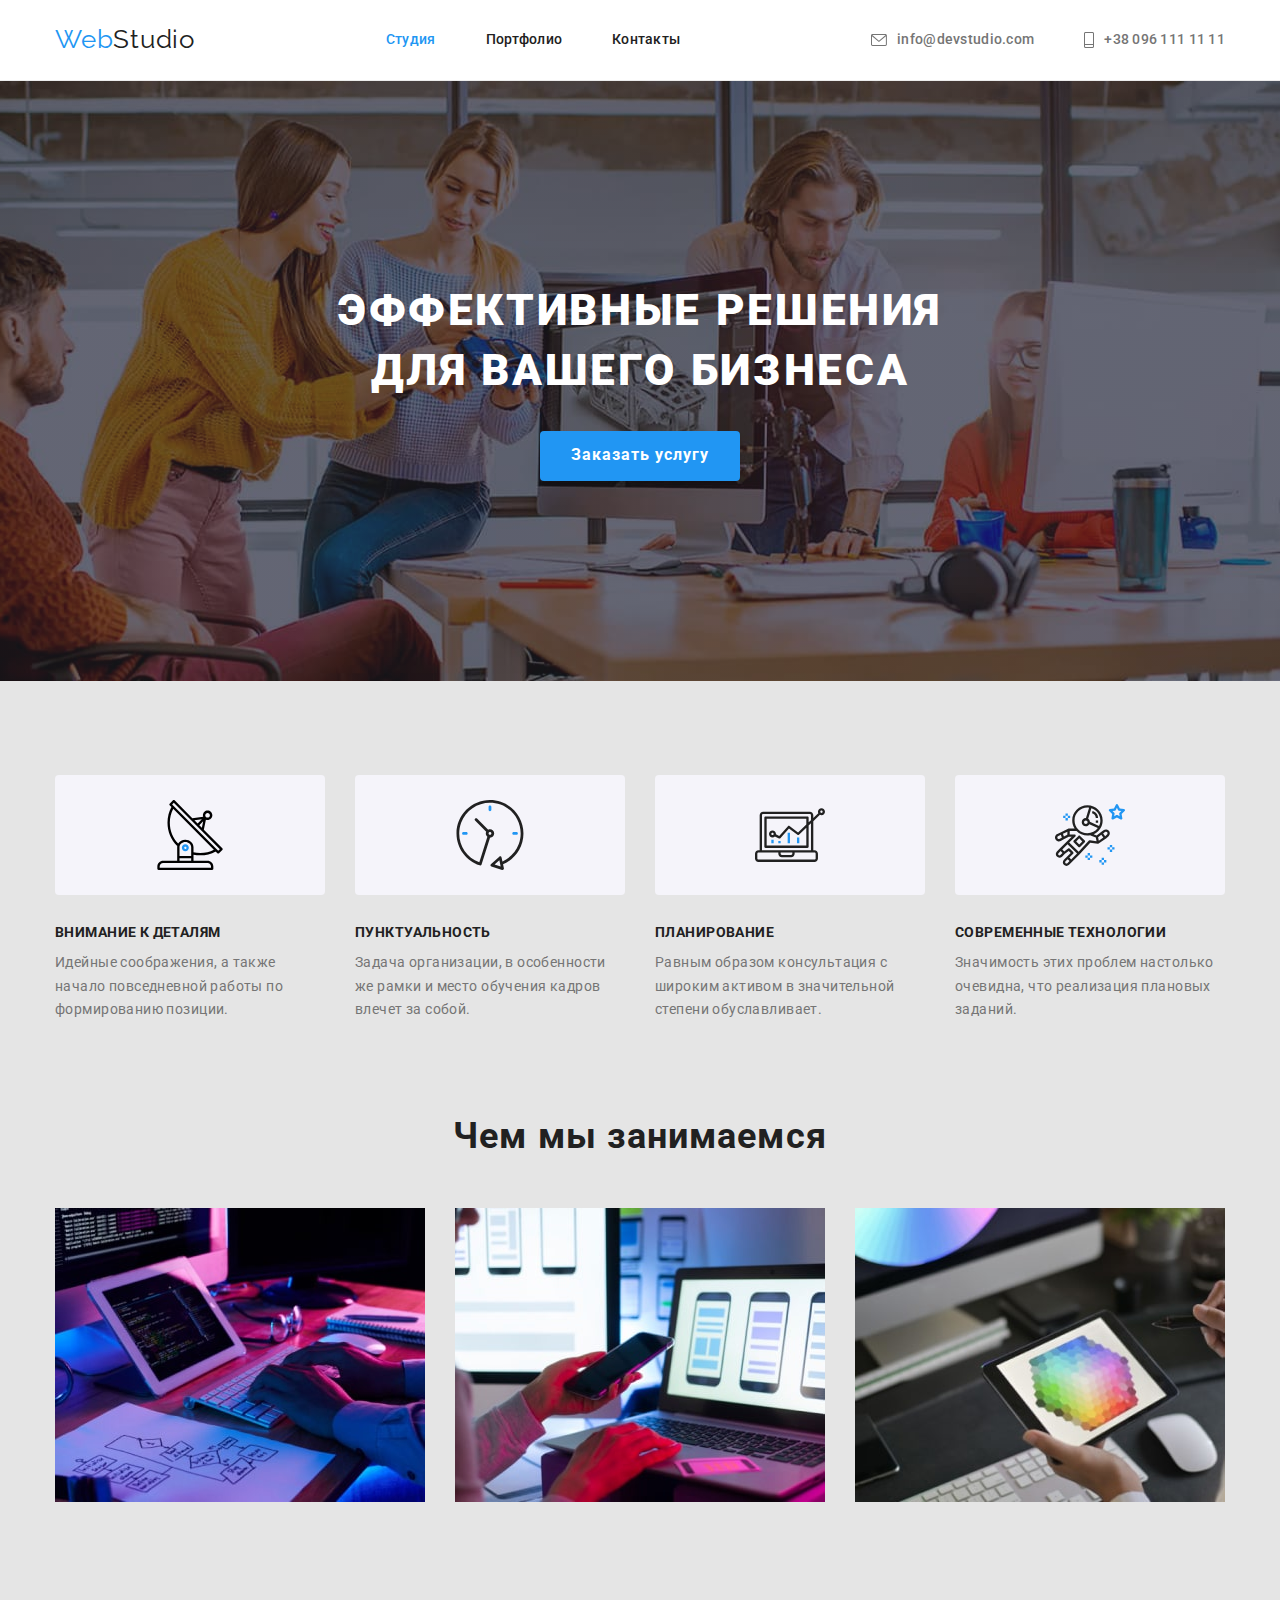
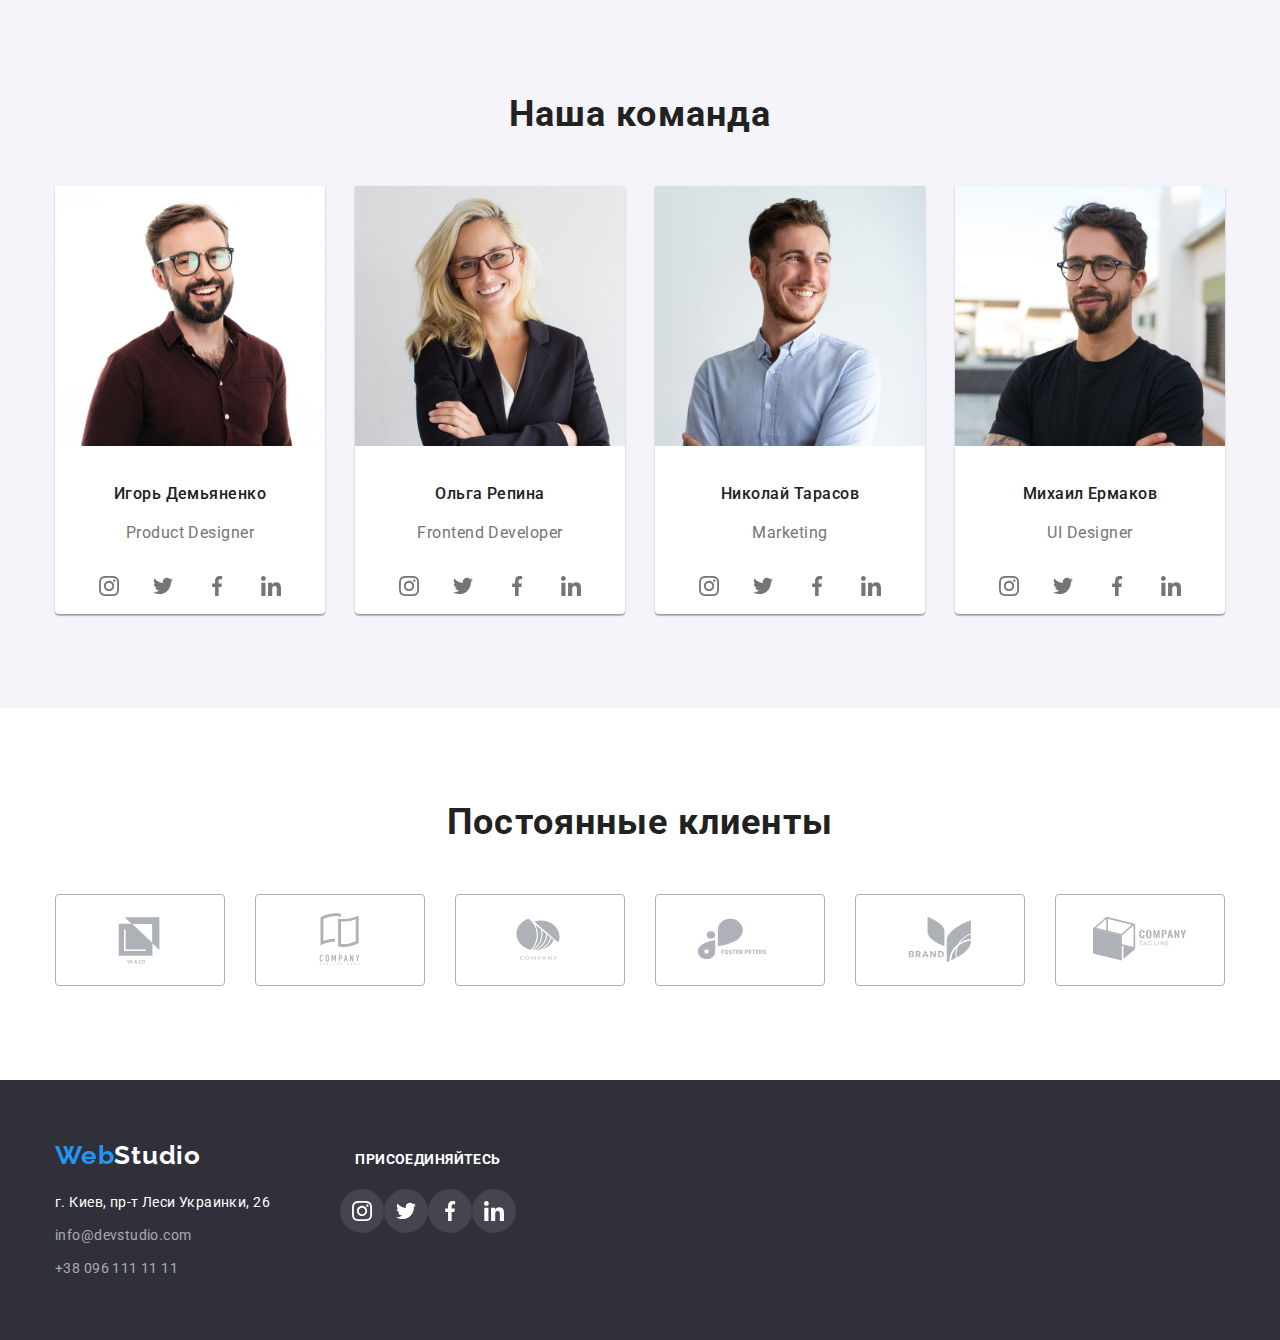
==== index.html @ cda282c3 "creation" ====
<!DOCTYPE html>
<html lang="ru">
<head>
    <meta charset="UTF-8">
    <meta http-equiv="X-UA-Compatible" content="IE=edge">
    <meta name="viewport" content="width=device-width, initial-scale=1.0">
    <title>WebStudio</title>
    <link href="https://fonts.googleapis.com/css2?family=Raleway:wght@700&family=Roboto:wght@400;500;700&display=swap"
    rel="stylesheet">
    <link rel="stylesheet" href="https://cdnjs.cloudflare.com/ajax/libs/modern-normalize/1.0.0/modern-normalize.min.css" />
<link rel="stylesheet" href="./css/styles.css"/>
</head>
<body>   
    <header class="header">
        <div class="container header-nav">
            <a href="./index.html" class="header-logo link"><span class=" header-logo-web">Web</span>Studio</a>
            <nav>
                <ul class="header-site-nav list">
                    <li class="item">
                        <a href="./index.html" class="header-stydio current link nav">Студия</a>
                    </li>
                    <li class="item">
                        <a href="./portfolio.html" class="header-portfolio link nav">Портфолио</a>
                    </li>
                    <li class="item">
                        <a href="" class="header-contacts link nav">Контакты</a>
                    </li>
                </ul>
            </nav>
            <ul class="header-auth-nav list">
                <li class="item">
                    <a href="mailto:info@devstudio.com" class="header-mail-icon link nav">
                        <svg class="mail-icon">
                            <use href="./images/icons.svg#icon-envelope"></use>
                        </svg>
                        info@devstudio.com
                    </a>
                </li>
                <li class="item">
                    <a href="tel:+380961111111" class=" header-tel-icon link nav">
                        <svg class="tel-icon">
                            <use href="./images/icons.svg#icon-vector"></use>
                        </svg>
                        +38 096 111 11 11
                    </a>
                </li>
            </ul>
        </div>
    </header>
    <main>
        <!-- Герой -->
    <section class="hero">
        <h1 class="hero-title">Эффективные решения <br> для вашего бизнеса</h1>
        <button type="button" class="hero-button">Заказать услугу</button>
    </section>

    <section class="features">
        <h2 class="visually-hidden">Наши особенности</h2>
        <div class="container">
            <ul class="list features-list">
                <li class="item features-description">
                    <div class="features-icon">
                        <svg class="antenna-icon" width="70" height="70">
                            <use href="./images/icons.svg#icon-antenna"></use>
                        </svg>
                    </div>
                    <h3 class="features-item">Внимание к деталям</h3>
                    <p class="features-title">Идейные соображения, а также начало повседневной работы по формированию позиции.</p>
                </li>
                <li class="item features-description">
                    <div class="features-icon">
                        <svg class="clock-icon" width="70" height="70">
                            <use href="./images/icons.svg#icon-clock"></use>
                        </svg>
                    </div>
                    <h3 class="features-item">Пунктуальность</h3>
                    <p class="features-title">Задача организации, в особенности же рамки и место обучения кадров влечет за собой.</p>
                </li>
                <li class="item features-description">
                    <div class="features-icon">
                        <svg class="diagram-icon" width="70" height="70">
                            <use href="./images/icons.svg#icon-diagram"></use>
                        </svg>
                    </div>
                    <h3 class="features-item">Планирование</h3>
                    <p class="features-title">Равным образом консультация с широким активом в значительной степени обуславливает.</p>
                </li>
                <li class="item features-description">
                    <div class="features-icon">
                        <svg class="astronaut-icon" width="70" height="70">
                            <use href="./images/icons.svg#icon-astronaut"></use>
                        </svg>
                    </div>
                    <h3 class="features-item">Современные технологии</h3>
                    <p class="features-title">Значимость этих проблем настолько очевидна, что реализация плановых заданий.</p>
                </li>
            </ul>
        </div>
    </section>
    <section class="work">
        <h2 class="work-title">Чем мы занимаемся</h2>
        <div class="container">
            <ul class="list work-list">
                <li class="item">
                    <img src="./images/box1.jpg" alt="десктопные приложения" width="370">
                </li>
                <li class="item">
                    <img src="./images/box2.jpg" alt="мобильные приложения" width="370">
                </li>
                <li class="item">
                    <img src="./images/box3.jpg" alt="приложения для планшетов" width="370">
                </li>
            </ul>
        </div>
    </section>
    <section class="tiam">
        <h2 class="tiam-title">Наша команда</h2>
        <div class="container">
            <ul class="list tiam-list">
                <li class="item tiam-card">
                    <img src="./images/img1.jpg" alt="Фотография Игоря Демьяненко" width="270">
                    <div class="tiam-description">
                        <h3 class="tiam-name">Игорь Демьяненко</h3>
                        <p class="tiam-name-title">Product Designer</p>
                        <ul class="tiam-social-list list">
                            <li class="tiam-social-item">
                                <a href="#" class="tiam-social-link link">
                                    <svg class="tiam-social-icon" width="20" height="20">
                                        <use href="./images/icons.svg#icon-instagram"></use>
                                    </svg>
                                </a>
                            </li>
                            <li class="tiam-social-item">
                                <a href="#" class="tiam-social-link link">
                                    <svg class="tiam-social-icon" width="20" height="20">
                                        <use href="./images/icons.svg#icon-twitter"></use>
                                    </svg>
                                </a>
                            </li>
                            <li class="tiam-social-item">
                                <a href="#" class="tiam-social-link link">
                                    <svg class="tiam-social-icon" width="20" height="20">
                                        <use href="./images/icons.svg#icon-facebook"></use>
                                    </svg>
                                </a>
                            </li>
                            <li class="tiam-social-item">
                                <a href="#" class="tiam-social-link link">
                                    <svg class="tiam-social-icon" width="20" height="20">
                                        <use href="./images/icons.svg#icon-linkedin"></use>
                                    </svg>
                                </a>
                            </li>
                        </ul>
                    </div>
                </li>
                <li class="item tiam-card">
                    <img src="./images/img2.jpg" alt="Фотография Ольги Репиной" width="270">
                    <div class="tiam-description">
                        <h3 class="tiam-name">Ольга Репина</h3>
                        <p class="tiam-name-title">Frontend Developer</p>
                        <ul class="tiam-social-list list">
                            <li class="tiam-social-item">
                                <a href="#" class="tiam-social-link link">
                                    <svg class="tiam-social-icon" width="20" height="20">
                                        <use href="./images/icons.svg#icon-instagram"></use>
                                    </svg>
                                </a>
                            </li>
                            <li class="tiam-social-item">
                                <a href="#" class="tiam-social-link link">
                                    <svg class="tiam-social-icon" width="20" height="20">
                                        <use href="./images/icons.svg#icon-twitter"></use>
                                    </svg>
                                </a>
                            </li>
                            <li class="tiam-social-item">
                                <a href="#" class="tiam-social-link link">
                                    <svg class="tiam-social-icon" width="20" height="20">
                                        <use href="./images/icons.svg#icon-facebook"></use>
                                    </svg>
                                </a>
                            </li>
                            <li class="tiam-social-item">
                                <a href="#" class="tiam-social-link link">
                                    <svg class="tiam-social-icon" width="20" height="20">
                                        <use href="./images/icons.svg#icon-linkedin"></use>
                                    </svg>
                                </a>
                            </li>
                        </ul>
                    </div>
                </li>
                <li class="item tiam-card">
                    <img src="./images/img3.jpg" alt="Фотография Николая Тарасова" width="270">
                    <div class="tiam-description">
                        <h3 class="tiam-name">Николай Тарасов</h3>
                        <p class="tiam-name-title">Marketing</p>
                        <ul class="tiam-social-list list">
                            <li class="tiam-social-item">
                                <a href="#" class="tiam-social-link link">
                                    <svg class="tiam-social-icon" width="20" height="20">
                                        <use href="./images/icons.svg#icon-instagram"></use>
                                    </svg>
                                </a>
                            </li>
                            <li class="tiam-social-item">
                                <a href="#" class="tiam-social-link link">
                                    <svg class="tiam-social-icon" width="20" height="20">
                                        <use href="./images/icons.svg#icon-twitter"></use>
                                    </svg>
                                </a>
                            </li>
                            <li class="tiam-social-item">
                                <a href="#" class="tiam-social-link link">
                                    <svg class="tiam-social-icon" width="20" height="20">
                                        <use href="./images/icons.svg#icon-facebook"></use>
                                    </svg>
                                </a>
                            </li>
                            <li class="tiam-social-item">
                                <a href="#" class="tiam-social-link link">
                                    <svg class="tiam-social-icon" width="20" height="20">
                                        <use href="./images/icons.svg#icon-linkedin"></use>
                                    </svg>
                                </a>
                            </li>
                        </ul>
                    </div>
                </li>
                <li class="item tiam-card">
                    <img src="./images/img4.jpg" alt="Фотография Михаила Ермакова" width="270">
                    <div class="tiam-description">
                        <h3 class="tiam-name">Михаил Ермаков</h3>
                        <p class="tiam-name-title">UI Designer</p>
                        <ul class="tiam-social-list list">
                            <li class="tiam-social-item">
                                <a href="#" class="tiam-social-link link">
                                    <svg class="tiam-social-icon" width="20" height="20">
                                        <use href="./images/icons.svg#icon-instagram"></use>
                                    </svg>
                                </a>
                            </li>
                            <li class="tiam-social-item">
                                <a href="#" class="tiam-social-link link">
                                    <svg class="tiam-social-icon" width="20" height="20">
                                        <use href="./images/icons.svg#icon-twitter"></use>
                                    </svg>
                                </a>
                            </li>
                            <li class="tiam-social-item">
                                <a href="#" class="tiam-social-link link">
                                    <svg class="tiam-social-icon" width="20" height="20">
                                        <use href="./images/icons.svg#icon-facebook"></use>
                                    </svg>
                                </a>
                            </li>
                            <li class="tiam-social-item">
                                <a href="#" class="tiam-social-link link">
                                    <svg class="tiam-social-icon" width="20" height="20">
                                        <use href="./images/icons.svg#icon-linkedin"></use>
                                    </svg>
                                </a>
                            </li>
                        </ul>
                    </div> 
                </li>
            </ul>
        </div>
    </section>
    <section class="customers">
        <h2 class="customers-title">Постоянные клиенты</h2>
        <div class="container">
        <ul class="customers-list list">
            <li>
                <a href="#" class="customers-link link">
                    <svg class="customers-icon" width="106" height="60">
                        <use href="./images/icons.svg#icon-logo"></use>
                    </svg>
                </a>
            </li>
            <li>
                <a href="#" class="customers-link link">
                    <svg class="customers-icon" width="106" height="60">
                        <use href="./images/icons.svg#icon-logo1"></use>
                    </svg>
                </a>
            </li>
            <li>
                <a href="#" class="customers-link link">
                    <svg class="customers-icon" width="106" height="60">
                        <use href="./images/icons.svg#icon-logo2"></use>
                    </svg>
                </a>
            </li>
            <li>
                <a href="#" class="customers-link link">
                    <svg class="customers-icon" width="106" height="60">
                        <use href="./images/icons.svg#icon-logo3"></use>
                    </svg>
                </a>
            </li>
            <li>
                <a href="#" class="customers-link link">
                    <svg class="customers-icon" width="106" height="60">
                        <use href="./images/icons.svg#icon-logo4"></use>
                    </svg>
                </a>
            </li>
            <li>
                <a href="#" class="customers-link link">
                    <svg class="customers-icon" width="106" height="60">
                        <use href="./images/icons.svg#icon-logo5"></use>
                    </svg>
                </a>
            </li>
        </ul>
        </div>
    </section>
    </main>
    <footer class="footer">
        <div class="container footer-title">
            <div class="">
                <a href="./index.html" class="footer-logo link"><span class="footer-logo-web">Web</span>Studio</a>
                <address>
                    <ul class="list">
                        <li class="item addres-li"><a href="" class="footer-address-factual link">г. Киев, пр-т Леси Украинки, 26</a></li>
                        <li class="item addres-li"><a href="mailto:info@devstudio.com" class="footer-address link">info@devstudio.com</a></li>
                        <li class="item addres-li"><a href="tel:+380961111111" class="footer-address link">+38 096 111 11 11</a></li>
                    </ul>
                </address>
            </div>
            <div class="invite">
                <p class="footer-invite">присоединяйтесь</p>
                <ul class="invite-social-list list">
                    <li class="invite-social-item">
                        <a href="#" class="invite-social-link link">
                            <svg class="invite-social-icon" width="20" height="20">
                                <use href="./images/icons.svg#icon-instagram"></use>
                            </svg>
                        </a>
                    </li>
                    <li class="invite-social-item">
                        <a href="#" class="invite-social-link link">
                            <svg class="invite-social-icon" width="20" height="20">
                                <use href="./images/icons.svg#icon-twitter"></use>
                            </svg>
                        </a>
                    </li>
                    <li class="invite-social-item">
                        <a href="#" class="invite-social-link link">
                            <svg class="invite-social-icon" width="20" height="20">
                                <use href="./images/icons.svg#icon-facebook"></use>
                            </svg>
                        </a>
                    </li>
                    <li class="invite-social-item">
                        <a href="#" class="invite-social-link link">
                            <svg class="invite-social-icon" width="20" height="20">
                                <use href="./images/icons.svg#icon-linkedin"></use>
                            </svg>
                        </a>
                    </li>
                </ul>
            </div>
        </div>
    </footer>  
</body>
</html>
---- css/styles.css ----
/* колір тексту заголовків rgba(33, 33, 33, 1); */
/* колір тексту параграфів rgba(117, 117, 117, 1); */
/* колір фону сторінки Background #E5E5E5 */
/* колір фону кнопки синій  rgba(33, 150, 243, 1) */
/* колір фону кнопки сірий rgba(245, 244, 250, 1) */
/* колір тексту кнопок білий rgba(255, 255, 255, 1) */
:root {
  --primary-text-color: rgba(33, 33, 33, 1);
  --title-text-color: rgba(117, 117, 117, 1);
  --accent-color: #2196f3;
  --wite-color: rgba(255, 255, 255, 1);
  --wite-adres-color: rgba(255, 255, 255, 0.6);
  --background-features-work-color: #e5e5e5;
  --background-team-color: #f5f4fa;
  --background-hero-footer-color: rgba(47, 48, 58, 1);
  --background-buttons-color: rgba(245, 244, 250, 1);
}

p,
h1,
h2,
h3,
h4,
h5,
h6 {
  margin: 0;
}

ul,
ol {
  margin: 0;
  padding: 0;
}

button {
  cursor: pointer;
}

.container {
  margin: 0 auto;
  width: 1200px;
  padding-left: 15px;
  padding-right: 15px;
}

.visually-hidden {
  position: absolute;
  white-space: nowrap;
  width: 1px;
  height: 1px;
  overflow: hidden;
  border: 0;
  padding: 0;
  clip: rect(0 0 0 0);
  clip-path: inset(50%);
  margin: -1px;
}

body {
  color: var(--primary-text-color);

  font-family: "Roboto", sans-serif;
}

.list {
  list-style: none;
}

.link {
  text-decoration: none;
}

/* ----------------HEADER-------------------------- */

.header {
  background-color: var(--wite-color);
  border-bottom: 1px solid #ececec;
  /* height: 80px; */
  padding-top: 24px;
  padding-bottom: 25px;
}

.header-logo {
  /* margin-right: 93px; */
  color: var(--primary-text-color);
  font-family: "Raleway", sans-serif;
  font-size: 26px;
  line-height: 1.2;
  text-align: left;
  vertical-align: Top;
  letter-spacing: 0.03em;
}

.header-logo:focus,
.header-logo:hover {
  color: var(--accent-color);
}

.header-logo-web {
  color: var(--accent-color);
}

.header a {
  color: var(--primary-text-color);
}

.header-nav {
  display: flex;
  justify-content: space-between;
  align-items: center;
}

.header-site-nav {
  display: flex;
  align-items: center;
}

.header-nav .item + .item {
  margin-left: 50px;
}

.header-site-nav a {
  color: var(--primary-text-color);

  font-weight: 500;
  font-size: 14px;
  line-height: 1.5;
  letter-spacing: 0.02em;
}

.header-auth-nav {
  display: flex;
  align-items: center;
}

.header-auth-nav a {
  color: var(--title-text-color);

  font-weight: 500;
  font-size: 14px;
  line-height: 1.5;
  letter-spacing: 0.02em;
}

.header-stydio.current {
  color: var(--accent-color);
}

.header-portfolio.current {
  color: var(--accent-color);
}

.nav:hover,
.nav:focus {
  color: var(--accent-color);
  fill: var(--accent-color);
}

.header-mail-icon {
  display: flex;
  align-items: center;
  fill: var(--title-text-color);
}

.mail-icon {
  width: 16px;
  height: 12px;
  margin-right: 10px;
}

.header-tel-icon {
  display: flex;
  align-items: center;
  fill: var(--title-text-color);
}
.tel-icon {
  width: 10px;
  height: 16px;
  margin-right: 10px;
}

/* ----------------HERO-------------------------- */

.hero {
  max-width: 1600;
  background-image: linear-gradient(
      rgba(47, 48, 58, 0.4),
      rgba(47, 48, 58, 0.4)
    ),
    url(../images/img-background.jpg);
  background-repeat: no-repeat;
  background-position: center;
  block-size: cover;
  padding-top: 200px;
  padding-bottom: 200px;
}

.hero-title {
  color: var(--wite-color);
  font-weight: 900;
  font-size: 44px;
  line-height: 1.36;

  letter-spacing: 0.06em;
  text-transform: uppercase;

  text-align: center;
  margin-right: auto;
  margin-left: auto;
  margin-bottom: 30px;
}

.hero-button {
  background-color: var(--accent-color);
  color: var(--wite-color);
  cursor: pointer;
  box-shadow: 0px 4px 4px rgba(0, 0, 0, 0.15);
  border: 0;
  border-radius: 4px;

  font-family: inherit;
  font-weight: 700;
  font-size: 16px;
  line-height: 1.8;
  letter-spacing: 0.06em;

  display: block;
  align-items: center;
  margin-right: auto;
  margin-left: auto;
  width: 200px;
  height: 50px;
  left: 700px;
  top: 430px;
}

.hero-button:hover,
.hero-button:focus {
  color: var(--primary-text-color);
}

/* ----------------FEATURES-------------------------- */

.features {
  background-color: var(--background-features-work-color);
  padding-top: 94px;
  padding-bottom: 94px;
}

.features-list {
  display: flex;
  justify-content: center;
}

.features-description {
  min-width: 270px;
}

.features-list .item + .item {
  margin-left: 30px;
}

.features-item {
  color: var(--primary-text-color);

  margin-top: 0px;
  margin-bottom: 10px;

  font-weight: 700;
  font-size: 14px;
  line-height: 1.14;
  letter-spacing: 0.03em;
  text-transform: uppercase;
}

.features-title {
  color: var(--title-text-color);
  margin-top: 0;
  margin-bottom: 0;

  font-weight: 400;
  font-size: 14px;
  line-height: 1.7;
  letter-spacing: 0.03em;
}

.features-icon {
  display: flex;
  justify-content: center;
  align-items: center;
  width: 270px;
  height: 120px;
  /* position: absolute; */
  left: 215px;
  top: 774px;

  background: #f5f4fa;
  border-radius: 4px;

  margin-bottom: 30px;
}

.antenna-icon:hover,
.clock-icon:hover,
.diagram-icon:hover,
.astronaut-icon:hover {
  stroke: var(--accent-color);
  stroke-width: 0.3px;
}

.features-icon:hover {
  border: 2px solid var(--accent-color);
}

/* ----------------WORK-------------------------- */

.work {
  background-color: var(--background-features-work-color);
  padding-bottom: 94px;
}

.work-list {
  display: flex;
  padding-left: 0;
}

.work-list .item + .item {
  margin-left: 30px;
}

.work-title {
  color: var(--primary-text-color);
  margin-top: 0px;
  margin-bottom: 50px;

  font-weight: 700;
  font-size: 36px;
  line-height: 1.16;
  text-align: center;
  letter-spacing: 0.03em;
}

/* ----------------TIAM-------------------------- */

.tiam-card {
  width: 270px;
  height: 428px;
  left: 215px;
  top: 1785px;

  background: #ffffff;

  box-shadow: 0px 1px 3px rgba(0, 0, 0, 0.12), 0px 1px 1px rgba(0, 0, 0, 0.14),
    0px 2px 1px rgba(0, 0, 0, 0.2);
  border-radius: 0px 0px 4px 4px;
}

.tiam {
  background-color: var(--background-team-color);
  padding-top: 94px;
  padding-bottom: 94px;
}

.tiam-list {
  display: flex;
  padding-left: 0;
}

.tiam-list .item + .item {
  margin-left: 30px;
}

.tiam-title {
  color: var(--primary-text-color);
  margin-top: 0px;
  margin-bottom: 50px;

  font-weight: 700;
  font-size: 36px;
  line-height: 1.16;
  text-align: center;
  letter-spacing: 0.03em;
}

.tiam-description {
  padding-top: 30px;
  padding-bottom: 30px;
}

.tiam-name {
  color: var(--primary-text-color);

  margin-bottom: 10px;
  margin-top: 0px;
  text-align: center;

  font-weight: 500;
  font-size: 16px;
  line-height: 1.8;
  letter-spacing: 0.03em;
}

.tiam-name-title {
  color: var(--title-text-color);
  margin-top: 0;
  margin-bottom: 0;
  text-align: center;

  font-size: 16px;
  line-height: 1.8;
  letter-spacing: 0.03em;
  margin-bottom: 16px;
}

.tiam-social-list {
  display: flex;
  justify-content: center;
}

.tiam-social-item {
  width: 44px;
  height: 44px;
}
.tiam-social-item + .tiam-social-item {
  margin-left: 10px;
}

.tiam-social-link {
  width: 100%;
  height: 100%;
  /* background-color: violet; */
  border-radius: 50%;
  display: flex;
  align-items: center;
  justify-content: center;
  fill: var(--title-text-color);
}

.tiam-social-link:hover,
.tiam-social-link:focus {
  background-color: var(--accent-color);
  fill: var(--wite-color);
}

/* ----------------CUSTOMERS-------------------------- */

.customers {
  padding-top: 94px;
  padding-bottom: 94px;
}

.customers-title {
  font-weight: 700;
  font-size: 36px;
  line-height: 1.16;
  text-align: center;
  letter-spacing: 0.03em;
  margin-bottom: 50px;
}

.customers-list {
  display: flex;
  justify-content: space-between;
  align-items: center;
}

.customers-link {
  width: 170px;
  height: 92px;
  border: 1px solid rgba(175, 177, 184, 1);
  border-radius: 4px;
  display: flex;
  justify-content: center;
  align-items: center;
  fill: rgba(175, 177, 184, 1);
}

.customers-link:hover,
.customers-link:focus {
  border: 1px solid var(--accent-color);
  fill: var(--accent-color);
}

/* ----------------FOOTER-------------------------- */

.footer {
  background-color: var(--background-hero-footer-color);
  padding-top: 60px;
  padding-bottom: 60px;
}

.footer-address-factual:hover,
.footer-address-factual:focus,
.footer-address:hover,
.footer-address:focus {
  color: var(--accent-color);
}

.footer-logo {
  display: block;
  color: var(--wite-color);
  margin-bottom: 20px;

  font-family: Raleway;
  font-weight: 700;
  font-size: 26px;
  line-height: 1.2;
  letter-spacing: 0.03em;
}

.footer-logo:focus,
.footer-logo:hover {
  color: var(--accent-color);
}

.footer-logo-web {
  color: var(--accent-color);
}

.footer-address {
  color: var(--wite-adres-color);

  font-style: normal;
  font-weight: 400;
  font-size: 14px;
  line-height: 1.7;
  letter-spacing: 0.03em;
}
.footer-address-factual {
  color: var(--wite-color);

  font-style: normal;
  font-weight: 400;
  font-size: 14px;
  line-height: 1.7;
  letter-spacing: 0.03em;
}

.addres-li:not(:last-child) {
  margin-bottom: 9px;
}

.footer-title {
  display: flex;
  align-items: baseline;
}

.footer-invite {
  font-weight: 700;
  font-size: 14px;
  line-height: 1.4;
  letter-spacing: 0.03em;
  text-transform: uppercase;
  text-align: center;
  display: block;
  margin-bottom: 20px;

  color: #ffffff;
}

.invite {
  margin-left: 70px;
}

.invite-social-list {
  display: flex;
}

.invite-social-item {
  width: 44px;
  height: 44px;
}
.invite-social-item + .tiam-social-item {
  margin-left: 10px;
}

.invite-social-link {
  width: 100%;
  height: 100%;
  background-color: rgba(255, 255, 255, 0.1);
  border-radius: 50%;
  display: flex;
  align-items: center;
  justify-content: center;
  fill: var(--wite-color);
}

.invite-social-link:hover,
.invite-social-link:focus {
  background-color: var(--accent-color);
}

/* ---------------- PORTFOLIO-------------------------- */

.portfolio {
  padding-top: 94px;
  padding-bottom: 94px;
}

/* ---------------PORTFOLIO FILTER---------------------- */

.filter {
  display: flex;
  justify-content: center;
  margin-bottom: 50px;
}

.filter .item + .item {
  margin-left: 8px;
}

.filter-button {
  color: var(--primary-text-color);
  background-color: var(--background-buttons-color);
  cursor: pointer;
  margin-top: 0px;
  margin-bottom: 0px;
  padding: 6px 22px;
  border: 0;
  border-radius: 4px;

  font-family: inherit;
  font-weight: 500;
  font-size: 16px;
  line-height: 1.6;
  text-align: center;
  letter-spacing: 0.03em;
}

.filter-button:hover,
.filter-button:focus {
  color: var(--wite-color);
  background-color: var(--accent-color);
  box-shadow: 0px 3px 1px rgba(0, 0, 0, 0.1), 0px 1px 2px rgba(0, 0, 0, 0.08),
    0px 2px 2px rgba(0, 0, 0, 0.12);
}
/* ---------------PORTFOLIO PROJECTS---------------------- */

.portfolio-list {
  display: flex;
  flex-wrap: wrap;
}

.portfolio-list .item:not(:nth-child(3n + 1)) {
  margin-left: 30px;
}

.portfolio-list .item:nth-child(-n + 6) {
  margin-bottom: 30px;
}

.portfolio-description {
  border-right: 1px solid #eeeeee;
  border-bottom: 1px solid #eeeeee;
  border-left: 1px solid #eeeeee;

  padding: 20px 24px;
}

.card {
  display: block;
}

.portfolio-projeck {
  color: var(--primary-text-color);
  margin-top: 0px;
  margin-bottom: 4px;

  font-weight: 700;
  font-size: 18px;
  line-height: 2;
  letter-spacing: 0.06em;
}

.portfolio-projeck-title {
  color: var(--title-text-color);
  margin-top: 0;
  margin-bottom: 0;

  font-size: 16px;
  line-height: 1.8;
  letter-spacing: 0.03em;
}

.portfolio-card:hover {
  /* position: absolute; */
  width: 370px;
  height: 404px;
  left: 215px;
  top: 262px;
  background: #ffffff;
  border: 1px solid #eeeeee;
  box-sizing: border-box;
  box-shadow: 0px 1px 1px rgba(0, 0, 0, 0.12), 0px 4px 4px rgba(0, 0, 0, 0.06),
    1px 4px 6px rgba(0, 0, 0, 0.16);
}
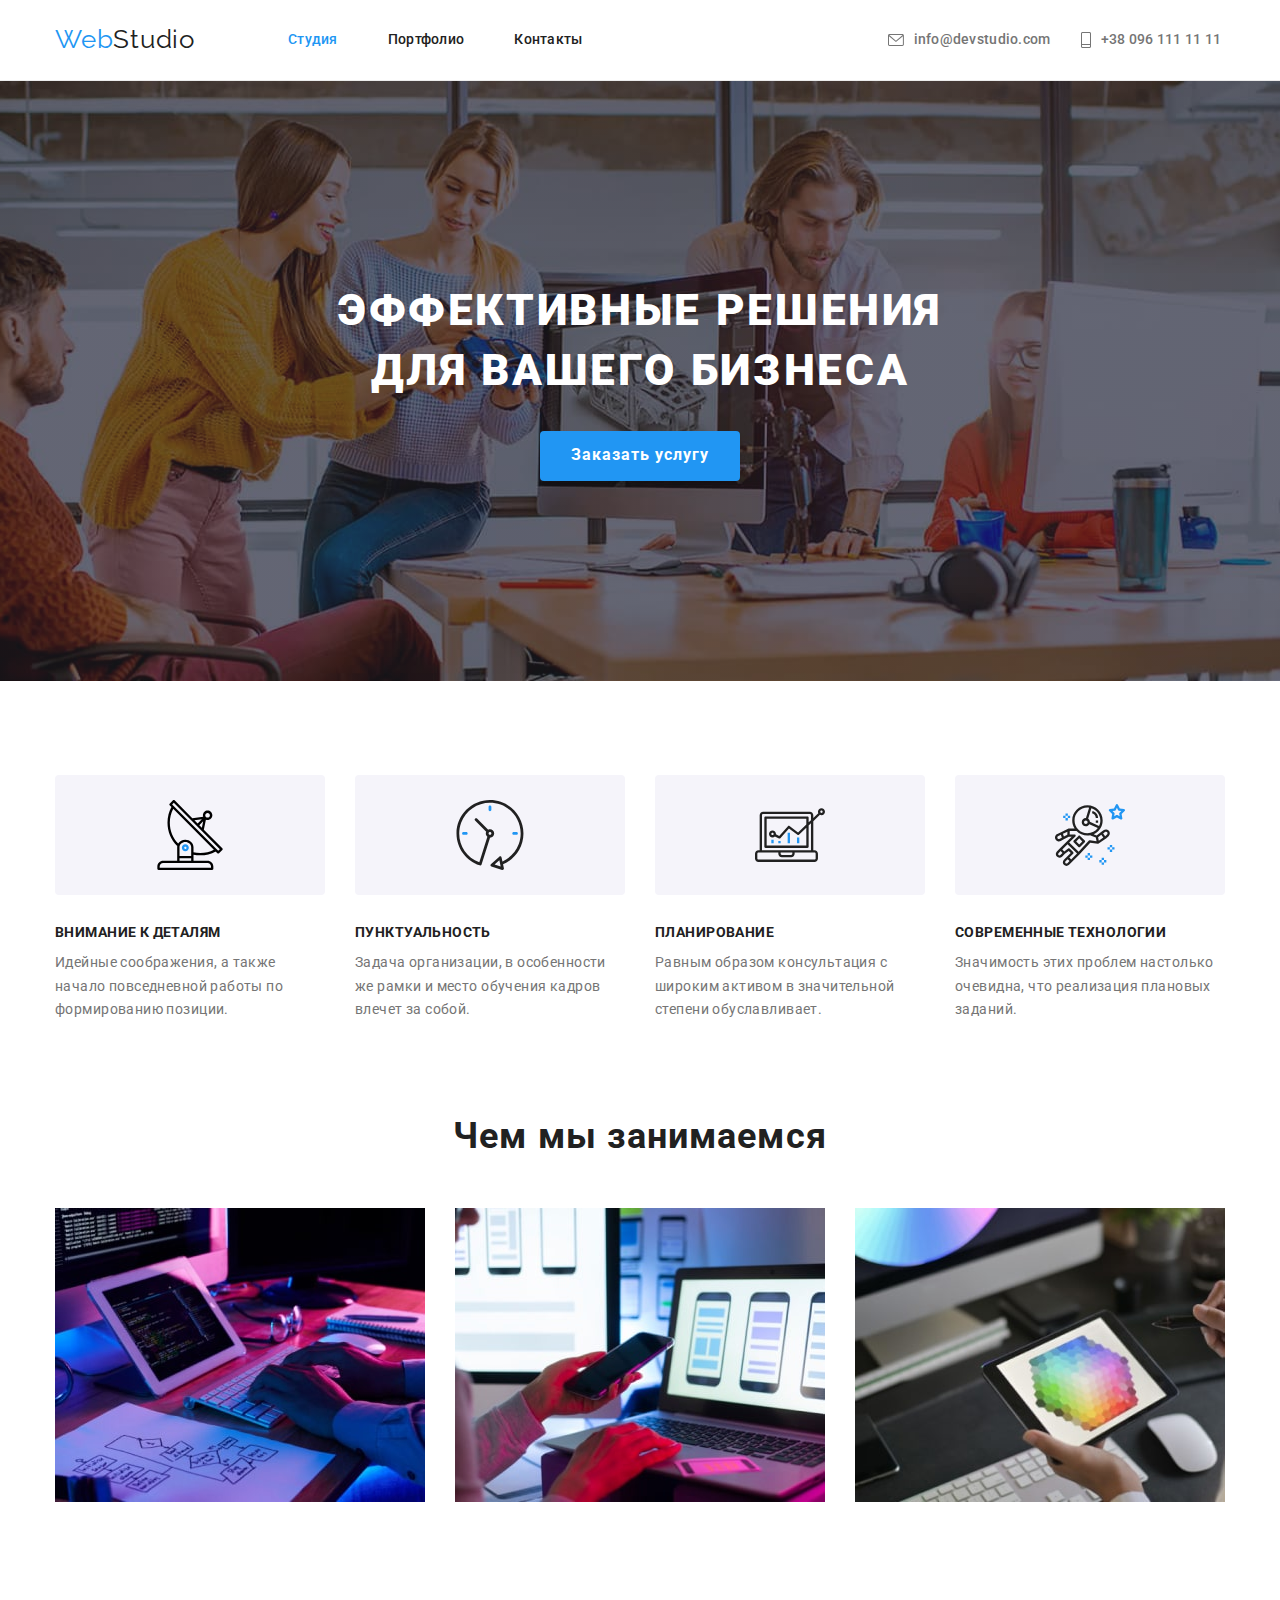
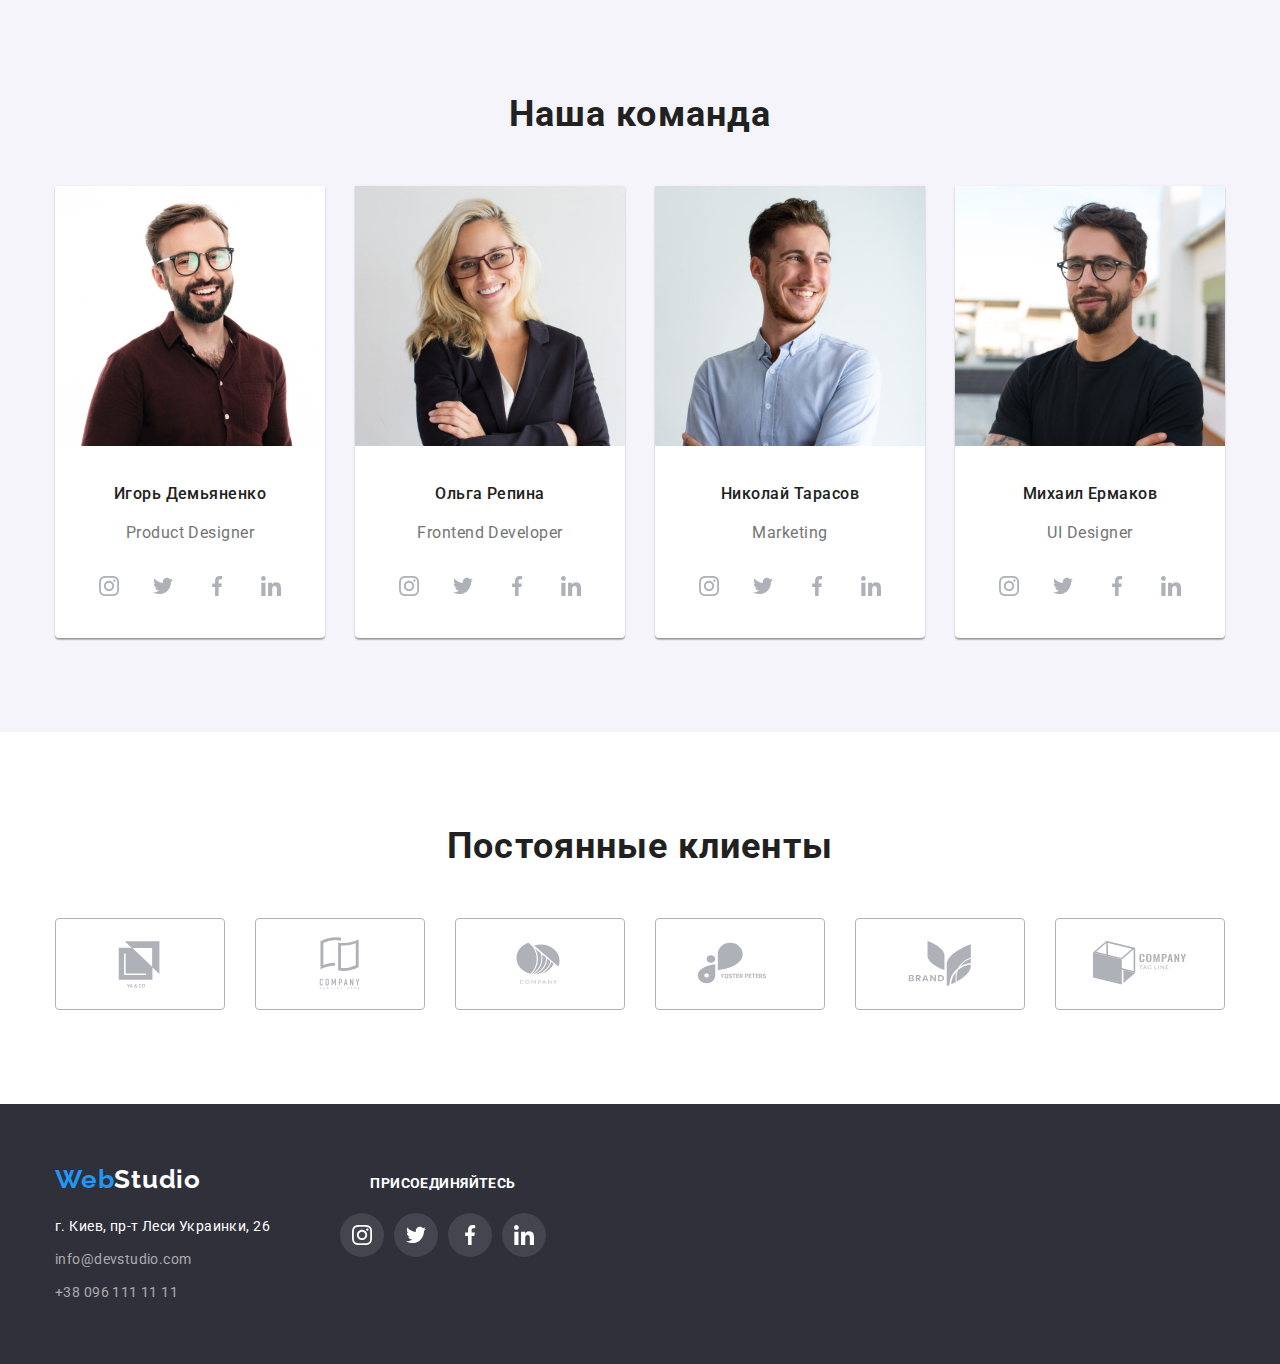
==== commit 28e4d23a: "correction" ====
--- a/index.html
+++ b/index.html
@@ -333,28 +333,28 @@
             <div class="invite">
                 <p class="footer-invite">присоединяйтесь</p>
                 <ul class="invite-social-list list">
-                    <li class="invite-social-item">
+                    <li class="invite-social-item item">
                         <a href="#" class="invite-social-link link">
                             <svg class="invite-social-icon" width="20" height="20">
                                 <use href="./images/icons.svg#icon-instagram"></use>
                             </svg>
                         </a>
                     </li>
-                    <li class="invite-social-item">
+                    <li class="invite-social-item item">
                         <a href="#" class="invite-social-link link">
                             <svg class="invite-social-icon" width="20" height="20">
                                 <use href="./images/icons.svg#icon-twitter"></use>
                             </svg>
                         </a>
                     </li>
-                    <li class="invite-social-item">
+                    <li class="invite-social-item item">
                         <a href="#" class="invite-social-link link">
                             <svg class="invite-social-icon" width="20" height="20">
                                 <use href="./images/icons.svg#icon-facebook"></use>
                             </svg>
                         </a>
                     </li>
-                    <li class="invite-social-item">
+                    <li class="invite-social-item item">
                         <a href="#" class="invite-social-link link">
                             <svg class="invite-social-icon" width="20" height="20">
                                 <use href="./images/icons.svg#icon-linkedin"></use>
--- a/css/styles.css
+++ b/css/styles.css
@@ -81,7 +81,7 @@
 }
 
 .header-logo {
-  /* margin-right: 93px; */
+  margin-right: 93px;
   color: var(--primary-text-color);
   font-family: "Raleway", sans-serif;
   font-size: 26px;
@@ -106,7 +106,7 @@
 
 .header-nav {
   display: flex;
-  justify-content: space-between;
+  /* justify-content: space-between; */
   align-items: center;
 }
 
@@ -115,7 +115,7 @@
   align-items: center;
 }
 
-.header-nav .item + .item {
+.header-site-nav .item + .item {
   margin-left: 50px;
 }
 
@@ -131,6 +131,12 @@
 .header-auth-nav {
   display: flex;
   align-items: center;
+  justify-content: flex-start;
+  margin-left: 305px;
+}
+
+.header-auth-nav .item + .item {
+  margin-left: 30px;
 }
 
 .header-auth-nav a {
@@ -242,7 +248,7 @@
 /* ----------------FEATURES-------------------------- */
 
 .features {
-  background-color: var(--background-features-work-color);
+  /* background-color: var(--background-features-work-color); */
   padding-top: 94px;
   padding-bottom: 94px;
 }
@@ -315,7 +321,7 @@
 /* ----------------WORK-------------------------- */
 
 .work {
-  background-color: var(--background-features-work-color);
+  /* background-color: var(--background-features-work-color); */
   padding-bottom: 94px;
 }
 
@@ -344,10 +350,6 @@
 
 .tiam-card {
   width: 270px;
-  height: 428px;
-  left: 215px;
-  top: 1785px;
-
   background: #ffffff;
 
   box-shadow: 0px 1px 3px rgba(0, 0, 0, 0.12), 0px 1px 1px rgba(0, 0, 0, 0.14),
@@ -433,7 +435,7 @@
   display: flex;
   align-items: center;
   justify-content: center;
-  fill: var(--title-text-color);
+  fill: rgba(175, 177, 184, 1);
 }
 
 .tiam-social-link:hover,
@@ -588,6 +590,10 @@
 .invite-social-link:hover,
 .invite-social-link:focus {
   background-color: var(--accent-color);
+}
+
+.invite-social-list .item + .item {
+  margin-left: 10px;
 }
 
 /* ---------------- PORTFOLIO-------------------------- */
@@ -683,14 +689,6 @@
 }
 
 .portfolio-card:hover {
-  /* position: absolute; */
-  width: 370px;
-  height: 404px;
-  left: 215px;
-  top: 262px;
-  background: #ffffff;
-  border: 1px solid #eeeeee;
-  box-sizing: border-box;
   box-shadow: 0px 1px 1px rgba(0, 0, 0, 0.12), 0px 4px 4px rgba(0, 0, 0, 0.06),
     1px 4px 6px rgba(0, 0, 0, 0.16);
 }
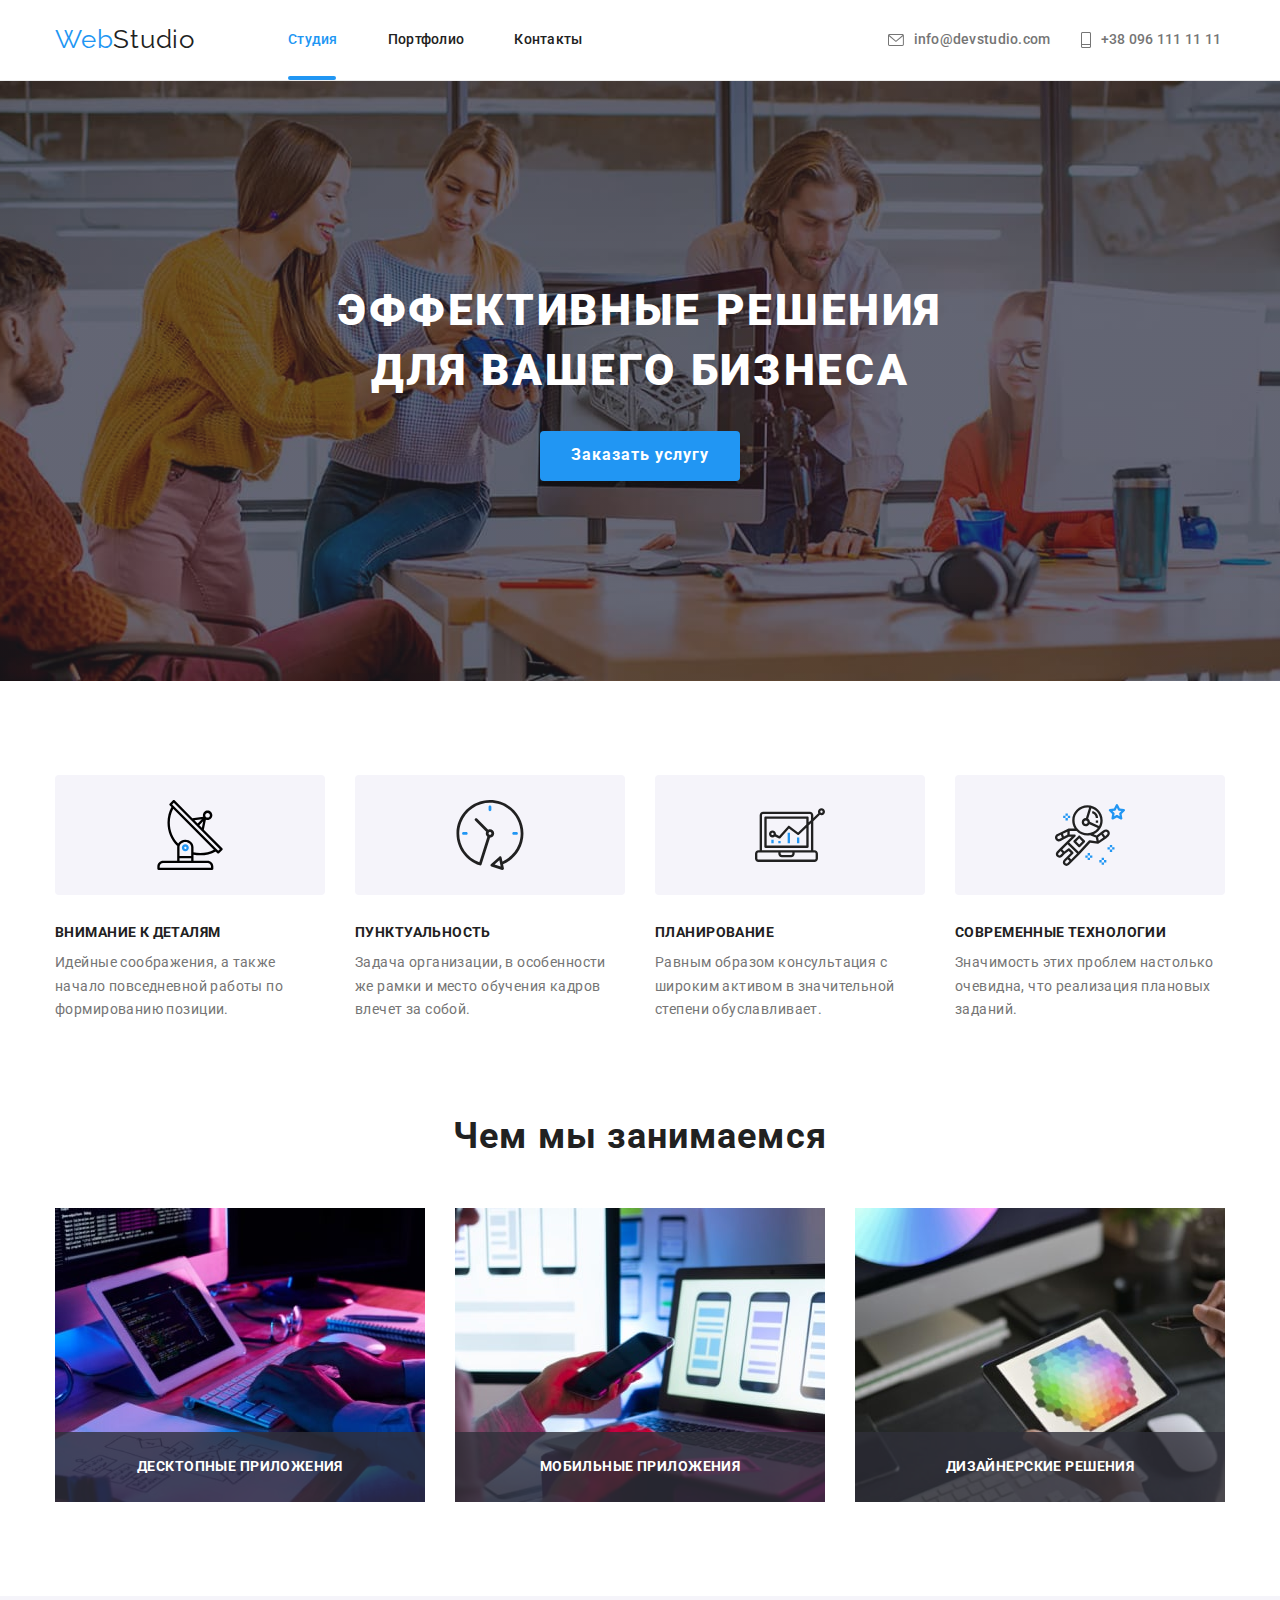
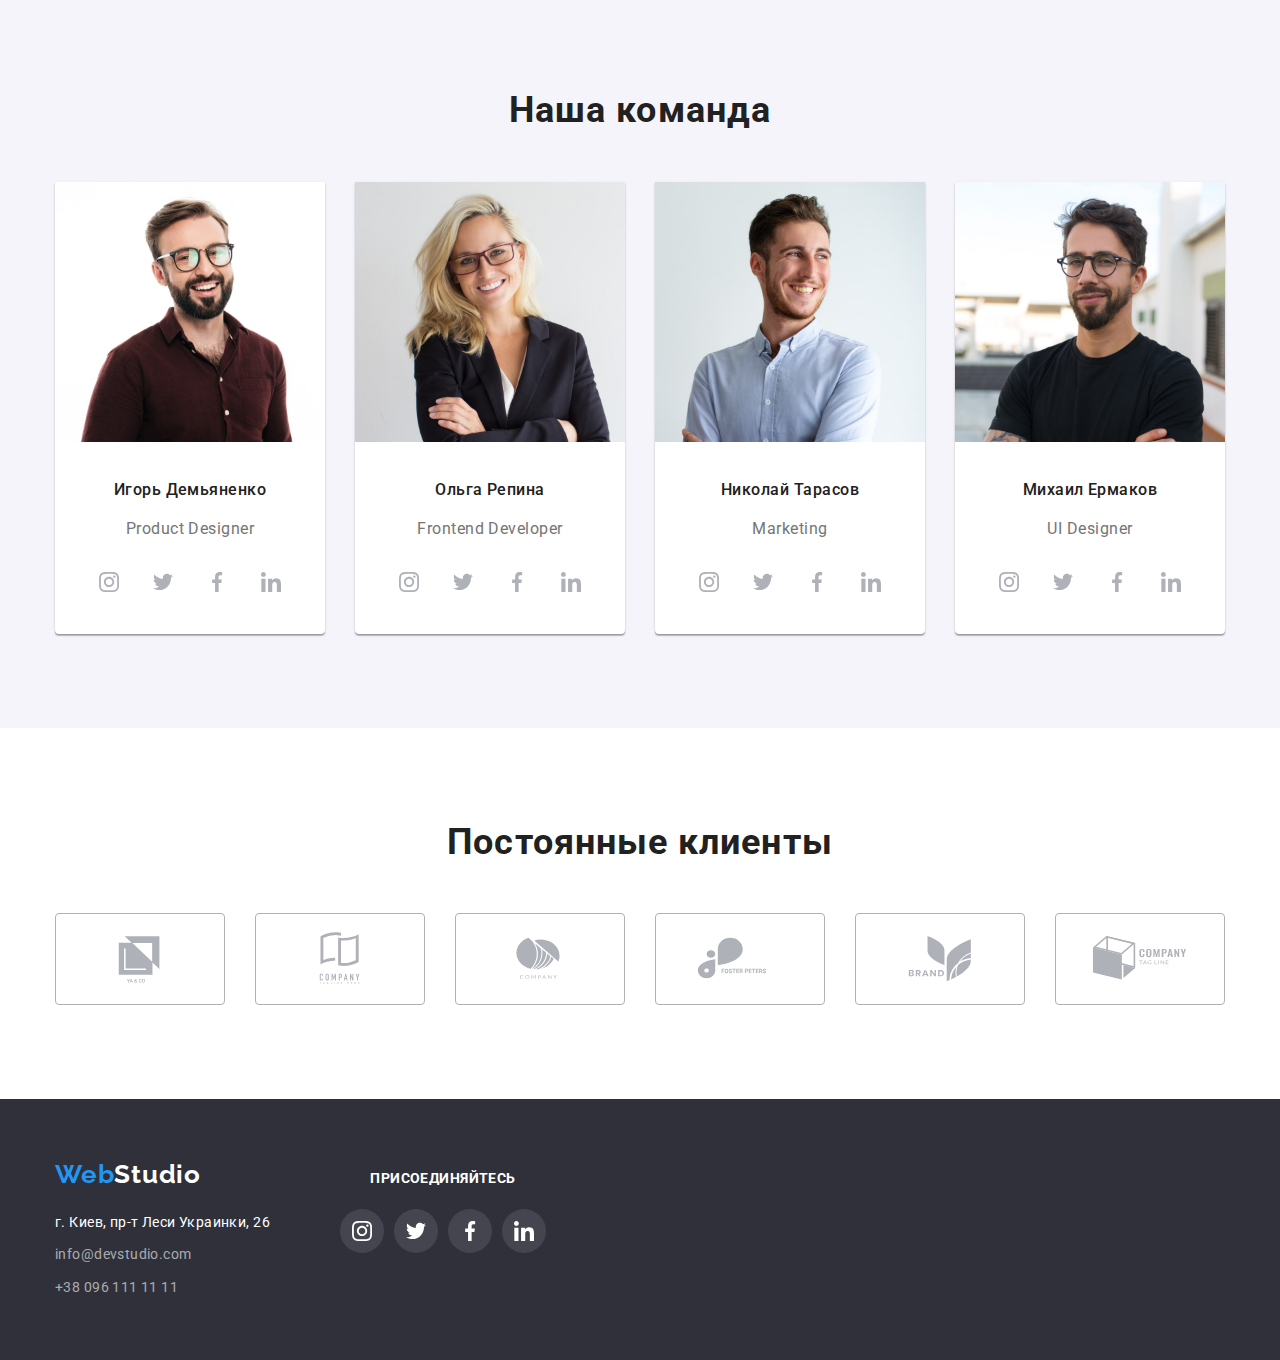
==== commit 6ad0f7ac: "Update index.html" ====
--- a/index.html
+++ b/index.html
@@ -102,13 +102,22 @@
         <div class="container">
             <ul class="list work-list">
                 <li class="item">
-                    <img src="./images/box1.jpg" alt="десктопные приложения" width="370">
-                </li>
-                <li class="item">
-                    <img src="./images/box2.jpg" alt="мобильные приложения" width="370">
-                </li>
-                <li class="item">
-                    <img src="./images/box3.jpg" alt="приложения для планшетов" width="370">
+                    <div class="work-thumb">
+                        <img class="work-img" src="./images/box1.jpg" alt="десктопные приложения" width="370">
+                        <p class="work-thumb-title">Десктопные приложения</p>
+                    </div>
+                </li>
+                <li class="item">
+                    <div class="work-thumb">
+                        <img class="work-img" src="./images/box2.jpg" alt="мобильные приложения" width="370">
+                        <p class="work-thumb-title">Мобильные приложения</p>
+                    </div>
+                </li>
+                <li class="item">
+                    <div class="work-thumb">
+                        <img class="work-img" src="./images/box3.jpg" alt="приложения для планшетов" width="370">
+                        <p class="work-thumb-title">Дизайнерские решения</p>
+                    </div>
                 </li>
             </ul>
         </div>
--- a/css/styles.css
+++ b/css/styles.css
@@ -78,6 +78,8 @@
   /* height: 80px; */
   padding-top: 24px;
   padding-bottom: 25px;
+
+  position: relative;
 }
 
 .header-logo {
@@ -89,6 +91,10 @@
   text-align: left;
   vertical-align: Top;
   letter-spacing: 0.03em;
+
+  transition-property: color;
+  transition-duration: 250ms;
+  transition-timing-function: cubic-bezier(0.4, 0, 0.2, 1);
 }
 
 .header-logo:focus,
@@ -152,8 +158,38 @@
   color: var(--accent-color);
 }
 
+.header-stydio.current::after {
+  content: "";
+  width: 48px;
+  height: 4px;
+  background-size: contain;
+  background: #2196f3;
+  border-radius: 2px;
+  display: block;
+  position: absolute;
+  top: 76px;
+}
+
 .header-portfolio.current {
   color: var(--accent-color);
+}
+
+.header-portfolio.current::after {
+  content: "";
+  width: 78px;
+  height: 4px;
+  background-size: contain;
+  background: #2196f3;
+  border-radius: 2px;
+  display: block;
+  position: absolute;
+  top: 76px;
+}
+
+.nav {
+  transition-property: color, fill;
+  transition-duration: 250ms;
+  transition-timing-function: cubic-bezier(0.4, 0, 0.2, 1);
 }
 
 .nav:hover,
@@ -238,6 +274,10 @@
   height: 50px;
   left: 700px;
   top: 430px;
+
+  transition-property: color;
+  transition-duration: 250ms;
+  transition-timing-function: cubic-bezier(0.4, 0, 0.2, 1);
 }
 
 .hero-button:hover,
@@ -346,6 +386,35 @@
   letter-spacing: 0.03em;
 }
 
+.work-thumb {
+  position: relative;
+}
+
+.work-img {
+  display: block;
+  max-width: 100%;
+  width: 100%;
+}
+
+.work-thumb-title {
+  font-weight: 700;
+  font-size: 14px;
+  line-height: 1.14;
+  /* text-align: center; */
+  letter-spacing: 0.03em;
+  text-transform: uppercase;
+  color: var(--wite-color);
+  background: rgba(47, 48, 58, 0.8);
+
+  display: flex;
+  align-items: center;
+  justify-content: center;
+  width: 370px;
+  height: 70px;
+
+  position: absolute;
+  bottom: 0;
+}
 /* ----------------TIAM-------------------------- */
 
 .tiam-card {
@@ -436,6 +505,10 @@
   align-items: center;
   justify-content: center;
   fill: rgba(175, 177, 184, 1);
+
+  transition-property: background-color, fill;
+  transition-duration: 250ms;
+  transition-timing-function: cubic-bezier(0.4, 0, 0.2, 1);
 }
 
 .tiam-social-link:hover,
@@ -475,6 +548,10 @@
   justify-content: center;
   align-items: center;
   fill: rgba(175, 177, 184, 1);
+
+  transition-property: border, fill;
+  transition-duration: 250ms;
+  transition-timing-function: cubic-bezier(0.4, 0, 0.2, 1);
 }
 
 .customers-link:hover,
@@ -508,6 +585,10 @@
   font-size: 26px;
   line-height: 1.2;
   letter-spacing: 0.03em;
+
+  transition-property: color;
+  transition-duration: 250ms;
+  transition-timing-function: cubic-bezier(0.4, 0, 0.2, 1);
 }
 
 .footer-logo:focus,
@@ -527,7 +608,12 @@
   font-size: 14px;
   line-height: 1.7;
   letter-spacing: 0.03em;
-}
+
+  transition-property: color;
+  transition-duration: 250ms;
+  transition-timing-function: cubic-bezier(0.4, 0, 0.2, 1);
+}
+
 .footer-address-factual {
   color: var(--wite-color);
 
@@ -536,6 +622,10 @@
   font-size: 14px;
   line-height: 1.7;
   letter-spacing: 0.03em;
+
+  transition-property: color;
+  transition-duration: 250ms;
+  transition-timing-function: cubic-bezier(0.4, 0, 0.2, 1);
 }
 
 .addres-li:not(:last-child) {
@@ -585,6 +675,10 @@
   align-items: center;
   justify-content: center;
   fill: var(--wite-color);
+
+  transition-property: background-color;
+  transition-duration: 250ms;
+  transition-timing-function: cubic-bezier(0.4, 0, 0.2, 1);
 }
 
 .invite-social-link:hover,
@@ -631,6 +725,10 @@
   line-height: 1.6;
   text-align: center;
   letter-spacing: 0.03em;
+
+  transition-property: background-color, color, box-shadow;
+  transition-duration: 250ms;
+  transition-timing-function: cubic-bezier(0.4, 0, 0.2, 1);
 }
 
 .filter-button:hover,
@@ -688,7 +786,40 @@
   letter-spacing: 0.03em;
 }
 
+.portfolio-card {
+  transition-property: box-shadow;
+  transition-duration: 250ms;
+  transition-timing-function: cubic-bezier(0.4, 0, 0.2, 1);
+}
 .portfolio-card:hover {
   box-shadow: 0px 1px 1px rgba(0, 0, 0, 0.12), 0px 4px 4px rgba(0, 0, 0, 0.06),
     1px 4px 6px rgba(0, 0, 0, 0.16);
 }
+
+.portfolio-overlay {
+  position: relative;
+  overflow: hidden;
+}
+
+.portfolio-overlay-card {
+  position: absolute;
+  bottom: 0;
+  right: 0;
+  width: 100%;
+  height: 100%;
+
+  display: block;
+  padding: 63px 24px;
+
+  background-color: rgba(33, 150, 243, 0.9);
+  color: var(--wite-color);
+  font-size: 18px;
+  line-height: 1.56;
+  letter-spacing: 0.03em;
+
+  transform: translatey(100%);
+  transition: transform 250ms ease;
+}
+.portfolio-card:hover .portfolio-overlay-card {
+  transform: translatey(0);
+}
